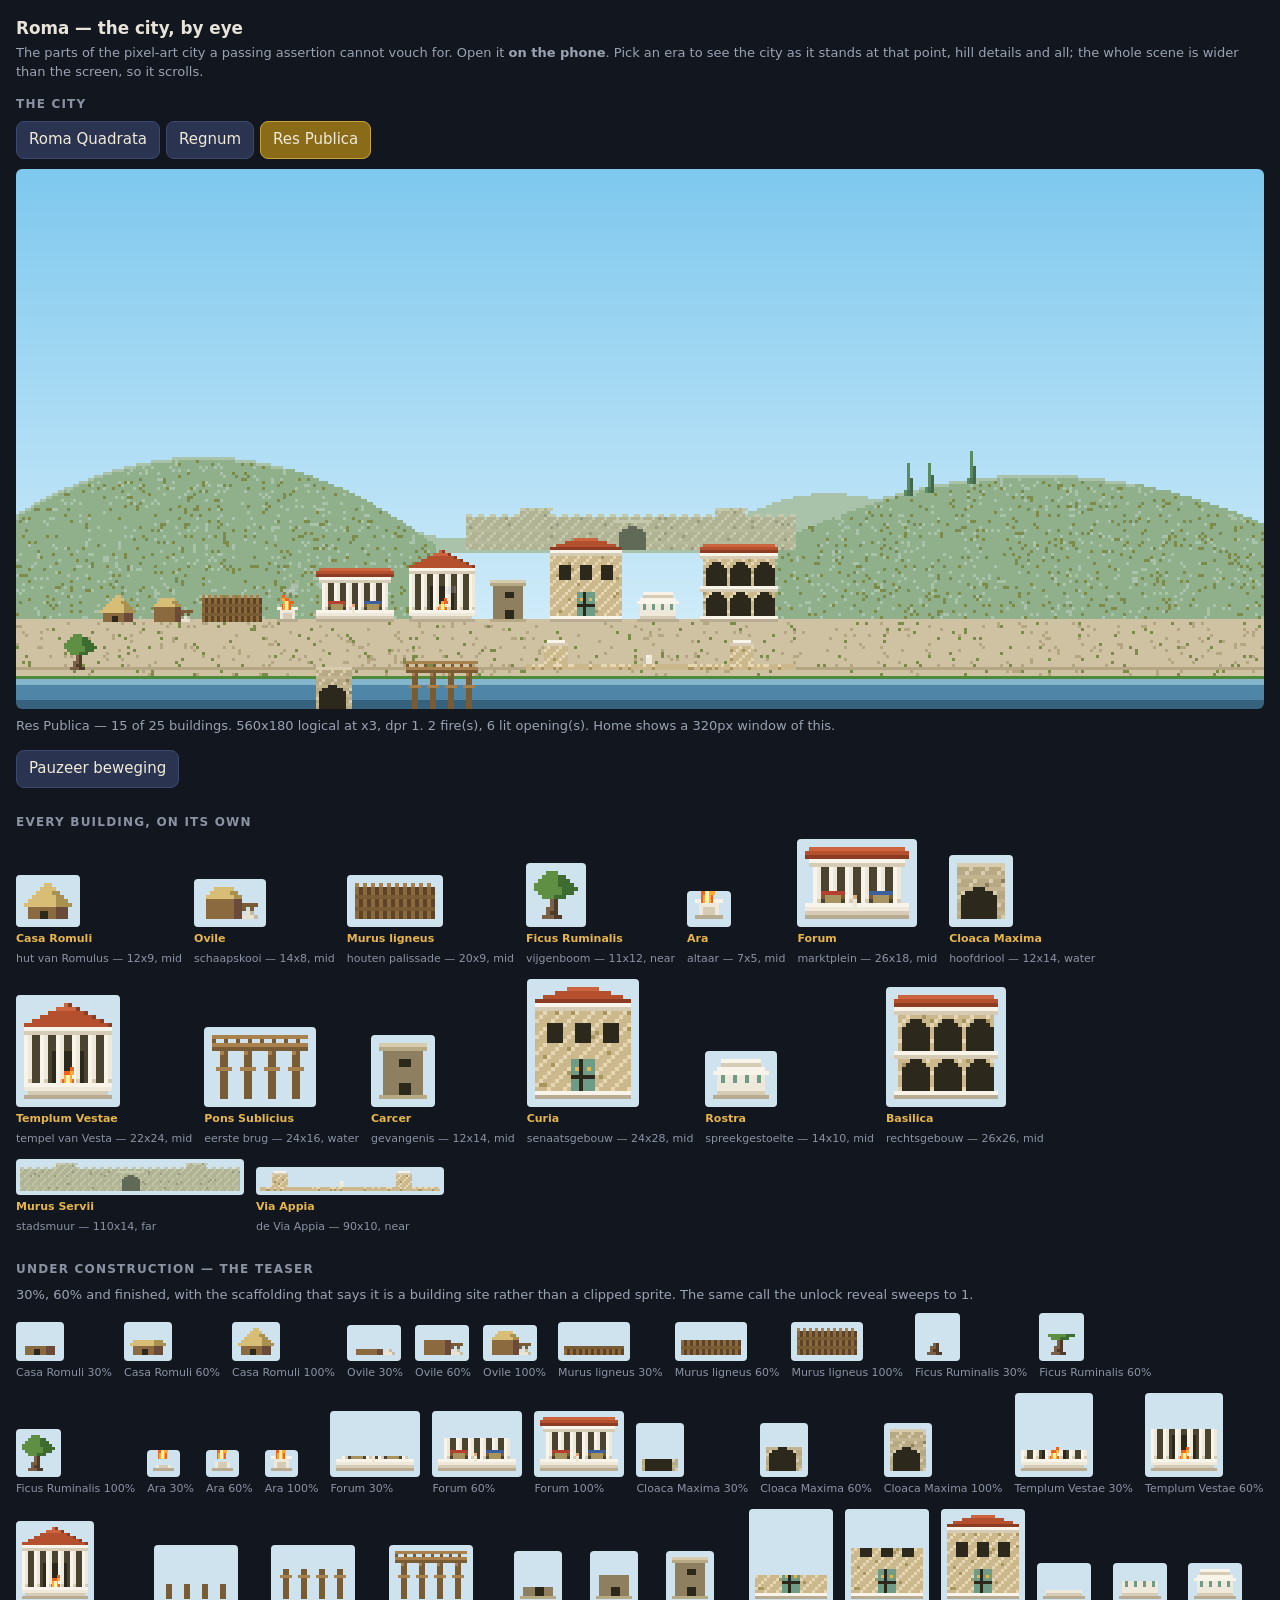
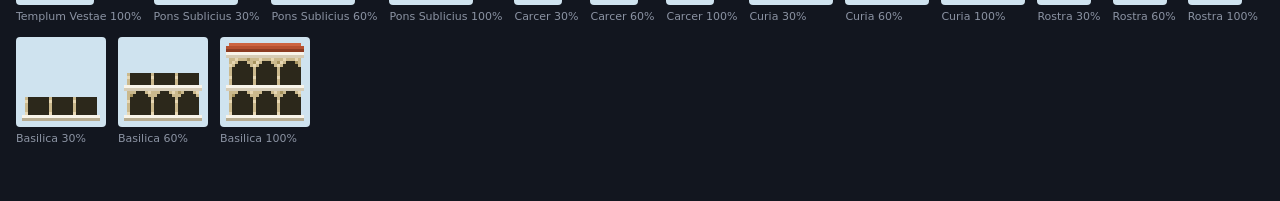
==== test/roma-city.html @ 8e4c29bc "Phase 4b.4: stages 2 and 3, and the eras on the skyline Ten buildings: the Forum, the Cloaca, the ro" ====
<!DOCTYPE html>
<html lang="nl">
<head>
<meta charset="utf-8">
<meta name="viewport" content="width=device-width, initial-scale=1, viewport-fit=cover">
<title>Roma — the city, by eye</title>
<style>
  :root { color-scheme: dark; }
  body {
    margin: 0;
    padding: 16px calc(16px + env(safe-area-inset-right)) calc(28px + env(safe-area-inset-bottom))
             calc(16px + env(safe-area-inset-left));
    background: #12161f;
    color: #e7e3d8;
    font: 15px/1.45 system-ui, sans-serif;
  }
  h1 { font-size: 1.05rem; margin: 0 0 4px; }
  h2 { font-size: 0.75rem; text-transform: uppercase; letter-spacing: .1em; color: #8b93a3;
       margin: 0 0 8px; font-weight: 700; }
  p { margin: 0 0 14px; color: #9aa3b2; font-size: 0.8125rem; }
  section { margin-block-end: 26px; }
  canvas { image-rendering: pixelated; display: block; border-radius: 4px; }
  .scene-wrap { overflow-x: auto; -webkit-overflow-scrolling: touch;
                border-radius: 6px; background: #0b0e14; }
  .row { display: flex; flex-wrap: wrap; gap: 12px; align-items: flex-end; }
  .cell { display: flex; flex-direction: column; gap: 4px; }
  .cell canvas { background: #cfe3ef; }
  .cap { font-size: 0.6875rem; color: #8b93a3; }
  .la { color: #e6b64a; font-weight: 700; }
  button { font: inherit; color: #f0ead9; background: #2a3450; border: 1px solid #3c4870;
           padding: 7px 12px; border-radius: 8px; }
  button[aria-pressed="true"] { background: #8a6b18; border-color: #c9a13a; }
  button:focus-visible { outline: 2px solid #ffd67a; outline-offset: 2px; }
  .controls { display: flex; flex-wrap: wrap; gap: 6px; margin-block-end: 10px; }
</style>
</head>
<body>

<h1>Roma — the city, by eye</h1>
<p>
  The parts of the pixel-art city a passing assertion cannot vouch for. Open it
  <strong>on the phone</strong>. Pick an era to see the city as it stands at that point,
  hill details and all; the whole scene is wider than the screen, so it scrolls.
</p>

<section>
  <h2>The city</h2>
  <div class="controls" id="eras"></div>
  <div class="scene-wrap"><canvas id="scene"></canvas></div>
  <p style="margin-block-start:8px" id="scene-note"></p>
  <button id="toggle">Pauzeer beweging</button>
</section>

<section>
  <h2>Every building, on its own</h2>
  <div class="row" id="sprites"></div>
</section>

<section>
  <h2>Under construction — the teaser</h2>
  <p style="margin-block-end:8px">
    30%, 60% and finished, with the scaffolding that says it is a building site rather
    than a clipped sprite. The same call the unlock reveal sweeps to 1.
  </p>
  <div class="row" id="progress"></div>
</section>

<script type="module">
import { painter, fitCanvas, drawFlame } from '../js/roma/engine.js';
import { SCENE, CATALOGUE, BANDS } from '../js/roma/catalogue.js';
import { SPRITES } from '../js/roma/buildings.js';
import { createScene, drawScaffold } from '../js/roma/render.js';
import { STAGES } from '../js/gamify.js';

const dpr = window.devicePixelRatio || 1;
const PAD = 2;

/* Which stages have art. Anything later is in the catalogue but not drawn yet,
   and simply does not appear — which is the point of the seam. */
const authored = CATALOGUE.filter(e => SPRITES[e.id]);
const lastStage = Math.max(...authored.map(e => e.stage));

/* ---- the whole scene ---------------------------------------------------- */
const sceneCanvas = document.getElementById('scene');
const sceneScale = Math.max(1, Math.min(3, Math.floor((window.innerWidth - 32) / 200)));
const scene = createScene(sceneCanvas, {
  scale: sceneScale,
  motion: !matchMedia('(prefers-reduced-motion: reduce)').matches,
});

let era = lastStage;

function showEra(stage) {
  era = stage;
  const ids = authored.filter(e => e.stage <= stage).map(e => e.id);
  scene.show(ids, { stage });

  document.getElementById('scene-note').textContent =
    `${STAGES[stage].name} — ${ids.length} of ${CATALOGUE.length} buildings. `
    + `${SCENE.w}x${SCENE.h} logical at x${sceneScale}, dpr ${dpr}. `
    + `${scene.lights.emitters.length} fire(s), ${scene.lights.glowTargets.length} lit opening(s). `
    + `Home shows a ${SCENE.window}px window of this.`;

  for (const button of document.querySelectorAll('#eras button')) {
    button.setAttribute('aria-pressed', String(Number(button.dataset.stage) === stage));
  }
}

for (let stage = 0; stage <= lastStage; stage++) {
  const button = document.createElement('button');
  button.textContent = STAGES[stage].name;
  button.dataset.stage = String(stage);
  button.onclick = () => showEra(stage);
  document.getElementById('eras').append(button);
}

showEra(lastStage);
scene.start();

let running = true;
document.getElementById('toggle').onclick = event => {
  running = !running;
  if (running) scene.start(); else scene.stop();
  event.target.textContent = running ? 'Pauzeer beweging' : 'Start beweging';
};

/* ---- one sprite, one canvas -------------------------------------------- */

function cell(entry, { scale = 4, progress = 1, caption = '', latin = '' } = {}) {
  const sprite = SPRITES[entry.id];
  const wrap = document.createElement('div');
  wrap.className = 'cell';

  const canvas = document.createElement('canvas');
  const w = sprite.w + PAD * 2;
  const h = sprite.h + PAD * 2;
  wrap.append(canvas);

  for (const [cls, text] of [['la', latin], ['', caption]]) {
    if (!text) continue;
    const tag = document.createElement('span');
    tag.className = `cap ${cls}`.trim();
    tag.textContent = text;
    wrap.append(tag);
  }

  const ctx = fitCanvas(canvas, { w, h, scale, dpr });
  /* Far-band buildings are shown hazed, the way the scene draws them —
     otherwise the city wall looks like a different building here. */
  const base = painter(ctx, scale);
  const g = entry.band === 'far' ? base.hazed(0.42) : base;

  sprite.draw(ctx, PAD, h - PAD - 1, { scale, progress, painter: g });
  if (progress < 1) drawScaffold(g, { ...entry, x: PAD }, progress);
  for (const emitter of g.emitters) drawFlame(g, emitter, 0.4);

  return wrap;
}

const spriteRow = document.getElementById('sprites');
for (const entry of authored) {
  spriteRow.append(cell(entry, {
    scale: entry.w > 60 ? 2 : 4,
    latin: entry.latin,
    caption: `${entry.dutch} — ${SPRITES[entry.id].w}x${SPRITES[entry.id].h}, ${entry.band}`,
  }));
}

const progressRow = document.getElementById('progress');
for (const entry of authored.filter(e => e.w <= 30)) {
  for (const p of [0.3, 0.6, 1]) {
    progressRow.append(cell(entry, {
      scale: 3, progress: p, caption: `${entry.latin} ${Math.round(p * 100)}%`,
    }));
  }
}
</script>

</body>
</html>
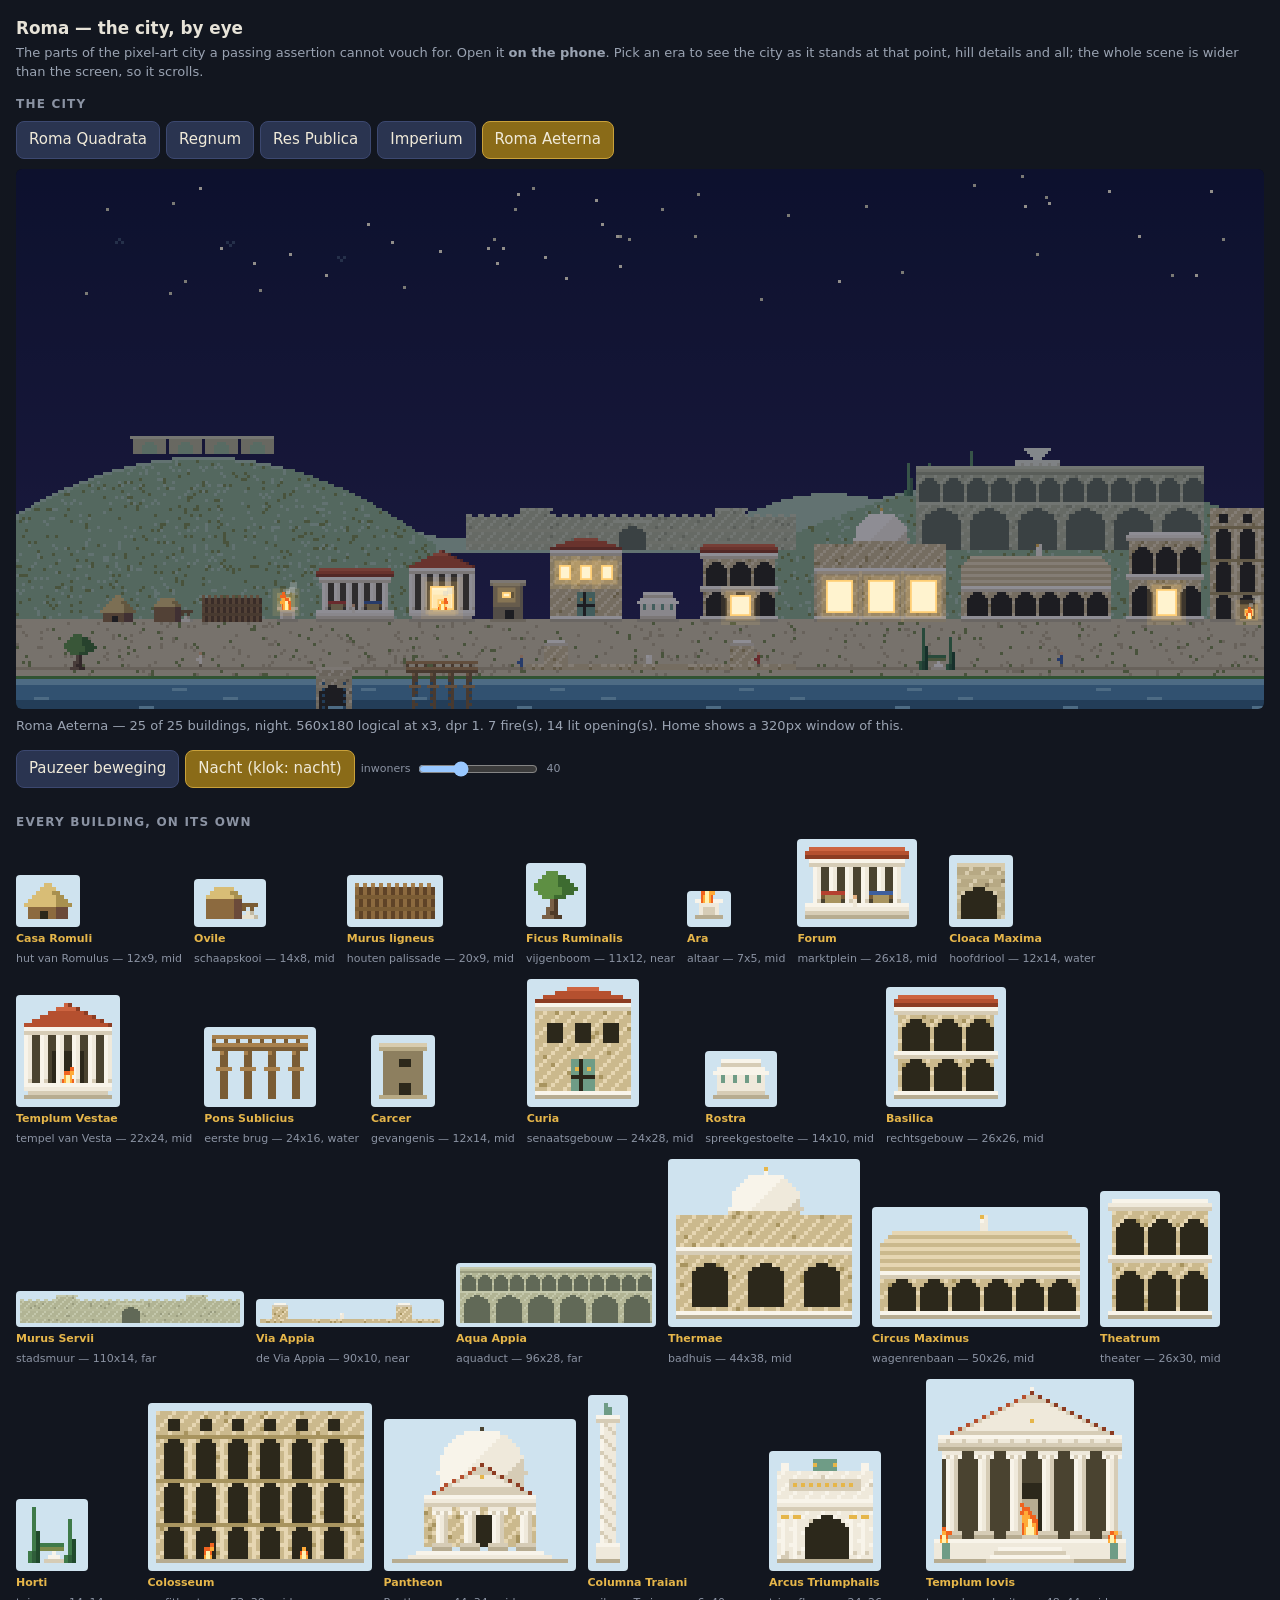
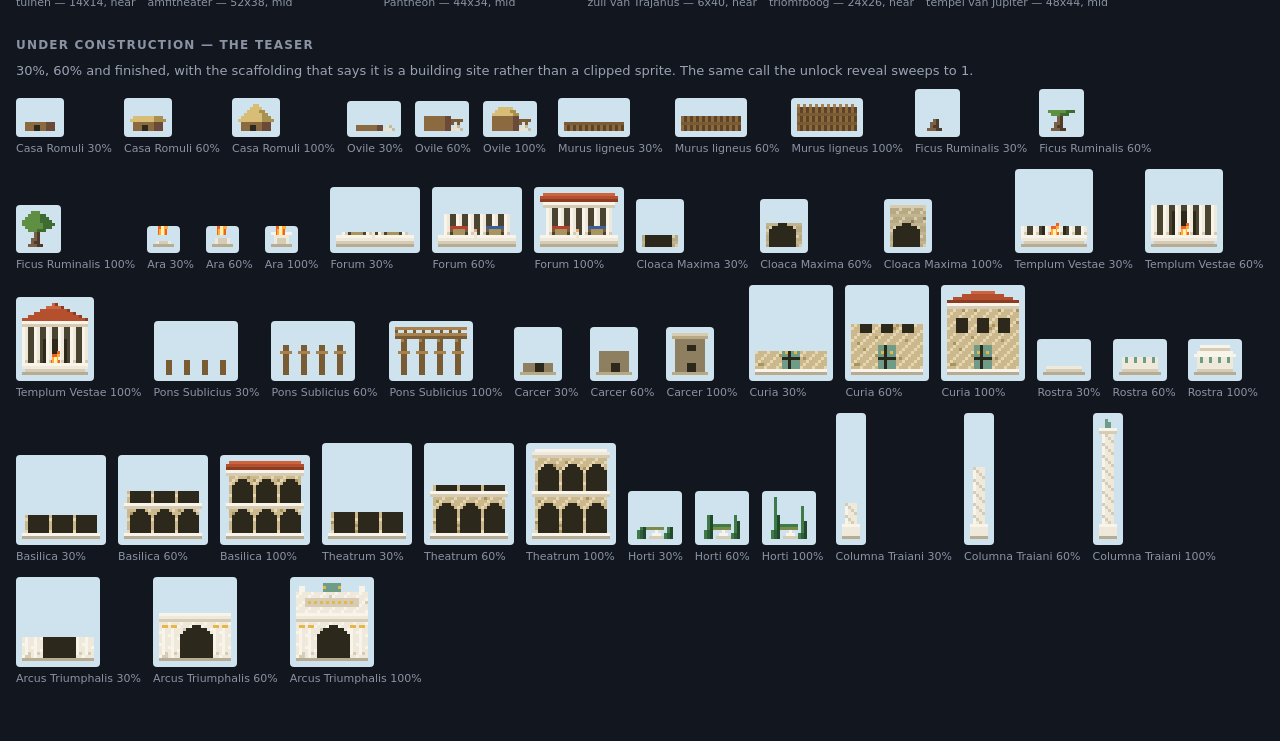
==== commit b13ec958: "Phase 4b.5: life, and the light going off The city moves now. Water sliding along the Tiber with the" ====
--- a/test/roma-city.html
+++ b/test/roma-city.html
@@ -48,7 +48,14 @@
   <div class="controls" id="eras"></div>
   <div class="scene-wrap"><canvas id="scene"></canvas></div>
   <p style="margin-block-start:8px" id="scene-note"></p>
-  <button id="toggle">Pauzeer beweging</button>
+  <div class="controls">
+    <button id="toggle">Pauzeer beweging</button>
+    <button id="night"></button>
+    <label class="cap" style="display:flex;align-items:center;gap:6px">
+      inwoners <input type="range" id="learned" min="0" max="120" value="40" style="width:120px">
+      <span id="learned-n">40</span>
+    </label>
+  </div>
 </section>
 
 <section>
@@ -69,7 +76,7 @@
 import { painter, fitCanvas, drawFlame } from '../js/roma/engine.js';
 import { SCENE, CATALOGUE, BANDS } from '../js/roma/catalogue.js';
 import { SPRITES } from '../js/roma/buildings.js';
-import { createScene, drawScaffold } from '../js/roma/render.js';
+import { createScene, drawScaffold, isNight } from '../js/roma/render.js';
 import { STAGES } from '../js/gamify.js';
 
 const dpr = window.devicePixelRatio || 1;
@@ -89,14 +96,16 @@
 });
 
 let era = lastStage;
-
-function showEra(stage) {
+let learned = 40;
+
+function showEra(stage = era) {
   era = stage;
   const ids = authored.filter(e => e.stage <= stage).map(e => e.id);
-  scene.show(ids, { stage });
+  scene.show(ids, { stage, learned });
 
   document.getElementById('scene-note').textContent =
-    `${STAGES[stage].name} — ${ids.length} of ${CATALOGUE.length} buildings. `
+    `${STAGES[stage].name} — ${ids.length} of ${CATALOGUE.length} buildings, `
+    + `${scene.night ? 'night' : 'day'}. `
     + `${SCENE.w}x${SCENE.h} logical at x${sceneScale}, dpr ${dpr}. `
     + `${scene.lights.emitters.length} fire(s), ${scene.lights.glowTargets.length} lit opening(s). `
     + `Home shows a ${SCENE.window}px window of this.`;
@@ -114,15 +123,39 @@
   document.getElementById('eras').append(button);
 }
 
-showEra(lastStage);
-scene.start();
-
 let running = true;
 document.getElementById('toggle').onclick = event => {
   running = !running;
   if (running) scene.start(); else scene.stop();
   event.target.textContent = running ? 'Pauzeer beweging' : 'Start beweging';
 };
+
+/* The app itself takes this from the clock and offers no switch — a toggle on
+   the Home hero would be a fidget toy and would undo the whole point, which is
+   that the city looks like a place that carries on while she is not there.
+   Here it is a dev control, so both halves can be looked at on demand. */
+const nightButton = document.getElementById('night');
+function paintNightButton() {
+  nightButton.textContent = scene.night ? 'Nacht (klok: ' + (isNight() ? 'nacht' : 'dag') + ')'
+    : 'Dag (klok: ' + (isNight() ? 'nacht' : 'dag') + ')';
+  nightButton.setAttribute('aria-pressed', String(scene.night));
+}
+nightButton.onclick = () => {
+  scene.night = !scene.night;
+  showEra();
+  paintNightButton();
+};
+
+const learnedRange = document.getElementById('learned');
+learnedRange.oninput = () => {
+  learned = Number(learnedRange.value);
+  document.getElementById('learned-n').textContent = String(learned);
+  showEra();
+};
+
+showEra(lastStage);
+paintNightButton();
+scene.start();
 
 /* ---- one sprite, one canvas -------------------------------------------- */
 
